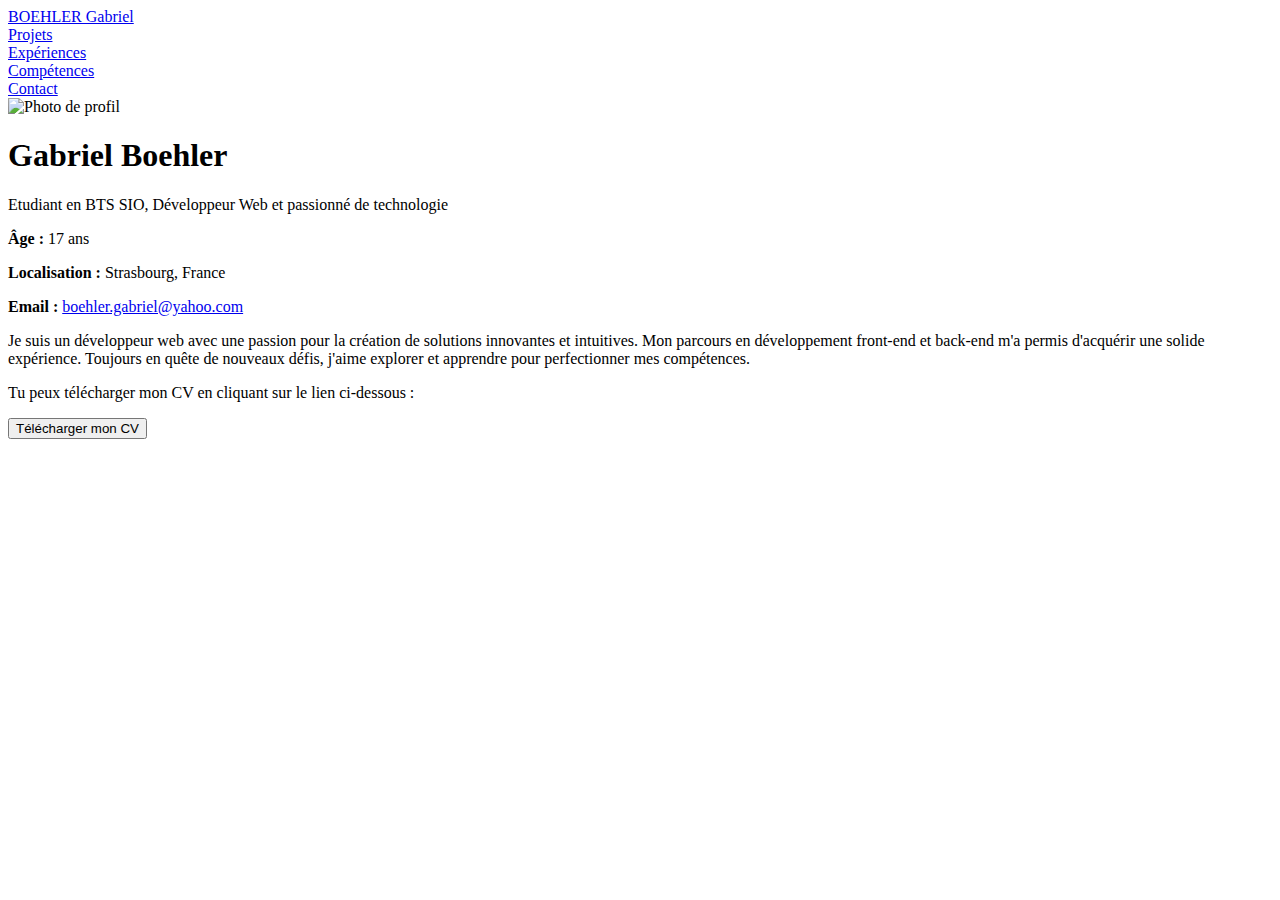
==== a_propos.html @ bc2be71f "Add files via upload" ====
<!DOCTYPE html>
<html lang="fr">
<head>
    <meta charset="UTF-8">
    <meta name="viewport" content="width=device-width, initial-scale=1.0">
    <link rel="stylesheet" href="static/css/a_propos.css">

    <title>À propos de moi</title>
    <style>
        @import url('https://fonts.googleapis.com/css2?family=Quicksand:wght@300..700&display=swap');
        </style>
</head>
<body>
    <div class="navbar">
        <div class="nav-photo-nom">
            <a href="index.html">BOEHLER Gabriel</a>
        </div>
        <div class="nav-btn">
            <div class="navbar-item"><a href="projets.html">Projets</a></div>
            <div class="navbar-item"><a href="index.html#formations">Expériences</a></div>
            <div class="navbar-item"><a href="index.html#competences">Compétences</a></div>
            <div class="navbar-item"><a href="test.html">Contact</a></div>
        </div>
    </div>

    <div class="container">
        <img src="static/img/profil.jpg" alt="Photo de profil" class="profile-photo">
        
        <h1>Gabriel Boehler</h1>
        <p class="subtitle">Etudiant en BTS SIO, Développeur Web et passionné de technologie</p>
        
        <div class="info">
            <p><strong>Âge :</strong> 17 ans</p>
            <p><strong>Localisation :</strong> Strasbourg, France</p>
            <p><strong>Email :</strong> <a href="mailto:boehler.gabriel@yahoo.com">boehler.gabriel@yahoo.com</a></p>
        </div>
        
        <p>Je suis un développeur web avec une passion pour la création de solutions innovantes et intuitives. Mon parcours en développement front-end et back-end m'a permis d'acquérir une solide expérience. Toujours en quête de nouveaux défis, j'aime explorer et apprendre pour perfectionner mes compétences.</p>
        
        <p>Tu peux télécharger mon CV en cliquant sur le lien ci-dessous :</p>
        <a href="static/doc/BOEHLER-Gabriel.pdf" download="cv-gabriel-boehler.pdf" target="_blank">
            <button class="download-btn">Télécharger mon CV</button>
        </a>
        
    </div>
</body>
</html>
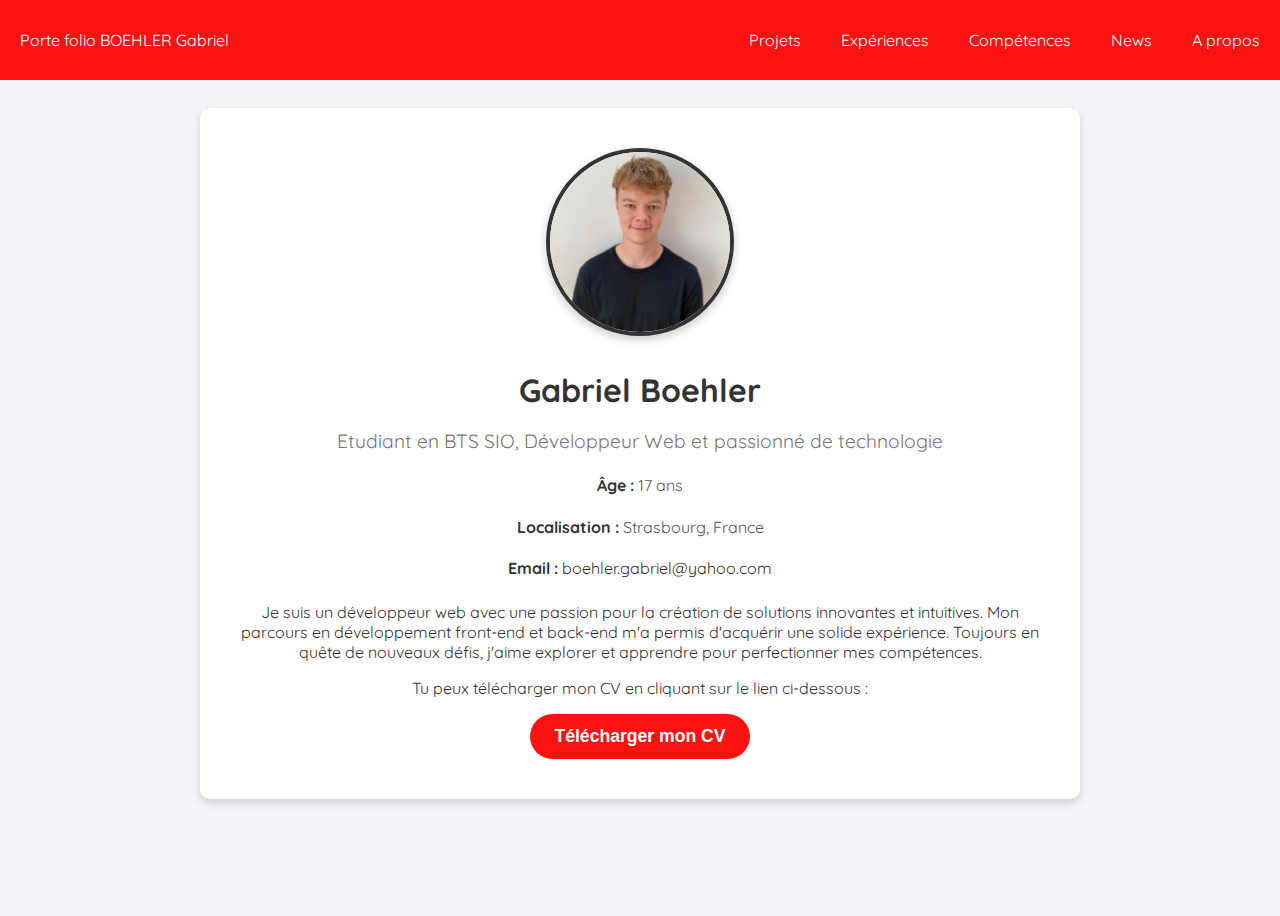
==== commit 8b2f1257: "Add files via upload" ====
--- a/a_propos.html
+++ b/a_propos.html
@@ -13,15 +13,17 @@
 <body>
     <div class="navbar">
         <div class="nav-photo-nom">
-            <a href="index.html">BOEHLER Gabriel</a>
+            <div class="nom"><a href="index.html">Porte folio BOEHLER Gabriel</a></div>
         </div>
         <div class="nav-btn">
-            <div class="navbar-item"><a href="projets.html">Projets</a></div>
+            <div class="navbar-item"> <a href="projets.html">Projets</a></div>
             <div class="navbar-item"><a href="index.html#formations">Expériences</a></div>
-            <div class="navbar-item"><a href="index.html#competences">Compétences</a></div>
-            <div class="navbar-item"><a href="test.html">Contact</a></div>
+            <div class="navbar-item"> <a href="index.html#competences">Compétences</a></div>
+            <div class="navbar-item"> <a href="index.html#news">News</a></div>
+            <div class="navbar-item"> <a href="a_propos.html">A propos</a></div>
         </div>
     </div>
+
 
     <div class="container">
         <img src="static/img/profil.jpg" alt="Photo de profil" class="profile-photo">
--- a/static/css/a_propos.css
+++ b/static/css/a_propos.css
@@ -0,0 +1,137 @@
+       /* Style général */
+       body {
+        font-family: "Quicksand", sans-serif;
+        min-height: 100vh;
+        background-color: #f4f4f9;
+        color: #333;
+        display: flex;
+        flex-direction: column;
+        align-items: center;
+    }
+
+    .navbar {
+        z-index: 10;
+        width: 100%;
+        align-items: center;
+        height: 80px;
+        display: flex;
+        position: fixed;
+        top: 0;
+        background-color: #ff1212;
+        font-family: "Quicksand", sans-serif;
+        justify-content: space-between;
+        color: rgb(255, 255, 255);
+        padding: 0 20px;
+    }
+
+    .nav-photo-nom a {
+        text-decoration: none;
+        color: white;
+    }
+
+    .nav-btn {
+        display: flex;
+        justify-content: right;
+    }
+
+    .nav-btn a {
+        text-decoration: none;
+        color: rgb(255, 255, 255);
+    }
+    .nav-btn a:hover {
+        text-decoration: none;
+        color: rgb(255, 255, 255);
+    }
+    .nav-photo-nom {
+        display: flex;
+        align-items: center;
+        margin-left: 20px;
+    }
+    .nav-photo-nom :hover{
+        text-decoration: none;
+        color: #fff;
+    }
+
+
+    .navbar-item {
+        padding: 10px;
+        margin: 0 10px;
+    }
+
+    .navbar-item:hover {
+        background-color: rgb(255, 84, 84);
+        border-radius: 25px;
+    }
+
+    /* Centrer le container sous la navbar */
+    .container {
+        max-width: 800px;
+        padding: 40px;
+        background-color: #fff;
+        border-radius: 10px;
+        box-shadow: 0 4px 10px rgba(0, 0, 0, 0.15);
+        text-align: center;
+        margin-top: 100px; /* Pour laisser de l'espace pour la navbar */
+    }
+
+    .profile-photo {
+        width: 180px;
+        height: 180px;
+        border-radius: 50%;
+        object-fit: cover;
+        border: 4px solid #333;
+        box-shadow: 0 4px 10px rgba(0, 0, 0, 0.2);
+        margin-bottom: 20px;
+    }
+
+    h1 {
+        font-size: 2em;
+        color: #333;
+        margin: 10px 0;
+    }
+
+    .subtitle {
+        font-size: 1.2em;
+        color: #777;
+        margin-bottom: 20px;
+    }
+
+    .info {
+        margin: 20px 0;
+        font-size: 1em;
+        line-height: 1.6;
+        color: #555;
+    }
+
+    .info strong {
+        color: #333;
+    }
+
+    /* Style des liens pour un look épuré */
+    a {
+        color: #333;
+        text-decoration: none;
+    }
+
+    a:hover {
+        color: #555;
+        text-decoration: underline;
+    }
+    /* Style du bouton de téléchargement */
+.download-btn {
+background-color: #ff1212;  /* Couleur rouge pour le bouton */
+color: white;  /* Texte en blanc */
+padding: 12px 24px;  /* Padding autour du texte */
+font-size: 1.1em;  /* Taille du texte */
+font-weight: bold;  /* Gras pour le texte */
+border: none;  /* Pas de bordure */
+border-radius: 25px;  /* Coins arrondis */
+cursor: pointer;  /* Curseur de souris sous forme de main */
+transition: background-color 0.3s ease, transform 0.3s ease;  /* Animation pour le hover */
+}
+
+/* Effet de hover pour le bouton */
+.download-btn:hover {
+background-color: #ff4f4f;  /* Changer la couleur de fond en survol */
+transform: scale(1.05);  /* Augmenter légèrement la taille du bouton */
+}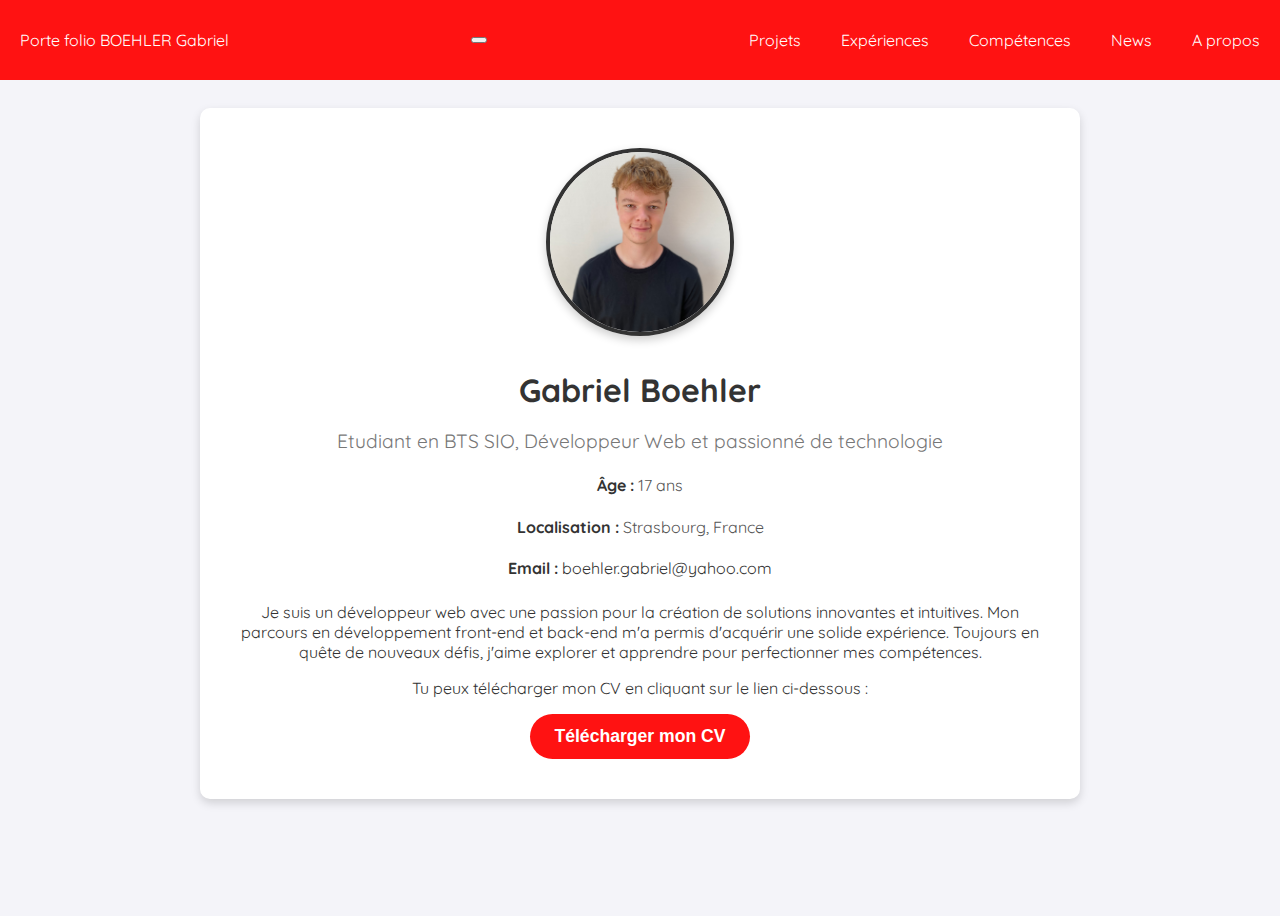
==== commit 1ff00de7: "Add files via upload" ====
--- a/a_propos.html
+++ b/a_propos.html
@@ -15,6 +15,11 @@
         <div class="nav-photo-nom">
             <div class="nom"><a href="index.html">Porte folio BOEHLER Gabriel</a></div>
         </div>
+        <button class="hamburger" aria-label="Menu">
+            <span></span>
+            <span></span>
+            <span></span>
+        </button>
         <div class="nav-btn">
             <div class="navbar-item"> <a href="projets.html">Projets</a></div>
             <div class="navbar-item"><a href="index.html#formations">Expériences</a></div>
@@ -22,7 +27,7 @@
             <div class="navbar-item"> <a href="index.html#news">News</a></div>
             <div class="navbar-item"> <a href="a_propos.html">A propos</a></div>
         </div>
-    </div>
+    </div> 
 
 
     <div class="container">
@@ -45,5 +50,15 @@
         </a>
         
     </div>
+    
+    <script>
+        const hamburger = document.querySelector('.hamburger');
+        const navBtn = document.querySelector('.nav-btn');
+    
+        hamburger.addEventListener('click', () => {
+            navBtn.classList.toggle('show');
+        });
+    </script>
+    
 </body>
 </html>
